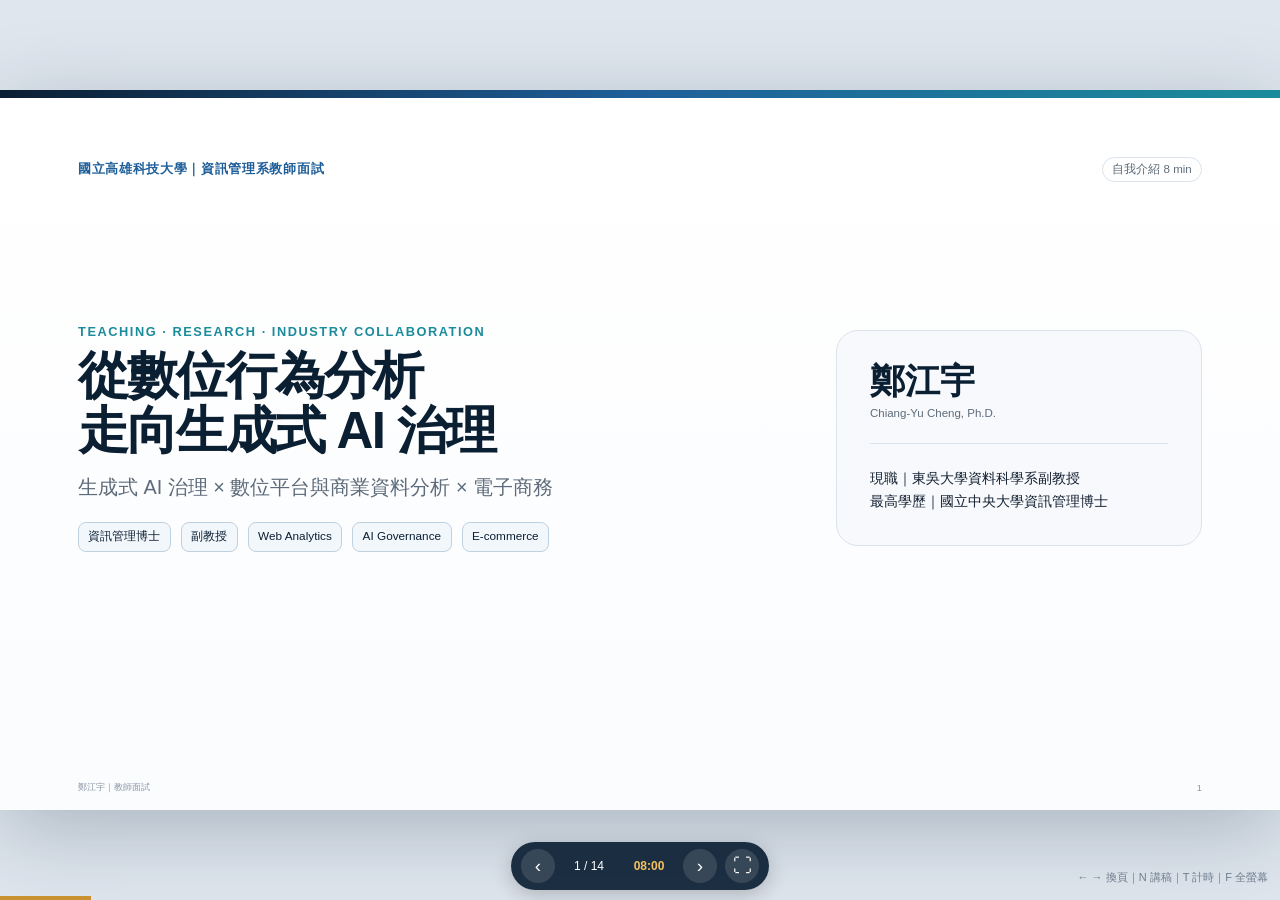
==== cv.html @ 9779cb87 "Add files via upload" ====
<!doctype html>
<html lang="zh-Hant">
<head>
<meta charset="utf-8" />
<meta name="viewport" content="width=device-width, initial-scale=1" />
<title>國立高雄科技大學資訊管理系教師面試｜鄭江宇</title>
<style>
:root{--navy:#0b1f33;--blue:#1f5f99;--cyan:#1b8c9b;--gold:#c9912f;--ink:#142132;--muted:#5e6b7a;--paper:#f7f9fc;--white:#fff;--line:#dbe3ec;--soft:#edf3f8;--green:#297a5b;}
*{box-sizing:border-box}
html,body{margin:0;width:100%;height:100%;overflow:hidden;background:#dfe6ee;font-family:"Segoe UI","Noto Sans TC","Microsoft JhengHei",Arial,sans-serif;color:var(--ink)}
body{display:grid;place-items:center}
#stage{position:relative;width:min(100vw,calc(100vh * 16 / 9));height:min(100vh,calc(100vw * 9 / 16));background:var(--white);box-shadow:0 20px 80px rgba(15,35,55,.25);overflow:hidden}
.slide{position:absolute;inset:0;display:none;background:linear-gradient(180deg,#fff 0%,#fbfcfe 100%);padding:5.2% 6.1% 4.8%;}
.slide.active{display:block}
.slide::before{content:"";position:absolute;left:0;top:0;width:100%;height:8px;background:linear-gradient(90deg,var(--navy),var(--blue),var(--cyan))}
.head{display:flex;align-items:center;justify-content:space-between;gap:20px;margin-bottom:2.0%}
.section{font-size:clamp(11px,1.05vw,18px);font-weight:700;color:var(--blue);letter-spacing:.05em}
.duration{font-size:clamp(10px,.9vw,16px);color:var(--muted);border:1px solid var(--line);border-radius:999px;padding:.35em .8em;white-space:nowrap}
h1{font-size:clamp(34px,4vw,66px);line-height:1.08;margin:0 0 2.1%;letter-spacing:-.035em;color:var(--navy)}
h2{font-size:clamp(26px,3vw,50px);line-height:1.12;margin:0 0 2.3%;letter-spacing:-.025em;color:var(--navy)}
h3{font-size:clamp(16px,1.6vw,28px);margin:0 0 .65em;color:var(--navy)}
p{font-size:clamp(13px,1.16vw,20px);line-height:1.55;margin:.4em 0}
.muted{color:var(--muted)}
.gold{color:var(--gold)}
.blue{color:var(--blue)}
.teal{color:var(--cyan)}
.hero{height:79%;display:grid;grid-template-columns:1.45fr .75fr;gap:4.5%;align-items:center}
.eyebrow{font-size:clamp(12px,1vw,18px);font-weight:800;letter-spacing:.12em;color:var(--cyan);margin-bottom:1.2%}
.subtitle{font-size:clamp(16px,1.55vw,27px);line-height:1.5;color:var(--muted);max-width:95%}
.tags{display:flex;flex-wrap:wrap;gap:10px;margin-top:2.7%}
.tags span{font-size:clamp(11px,.92vw,16px);border:1px solid #bfd0df;background:#f2f7fb;padding:.55em .8em;border-radius:8px;color:var(--navy)}
.profilebox{border:1px solid var(--line);border-radius:22px;background:var(--paper);padding:9%;}
.profilebox .name{font-size:clamp(24px,2.7vw,46px);font-weight:850;color:var(--navy);line-height:1.05}
.profilebox .en{font-size:clamp(11px,.9vw,16px);color:var(--muted);margin-top:7px}
.profilebox hr{border:0;border-top:1px solid var(--line);margin:8% 0}
.profilebox .role{font-size:clamp(13px,1.1vw,19px);line-height:1.6}
.footerline{position:absolute;left:6.1%;right:6.1%;bottom:2.2%;display:flex;justify-content:space-between;align-items:center;color:#8a96a4;font-size:clamp(9px,.72vw,13px)}
.timeline{height:64%;display:grid;grid-template-columns:repeat(5,1fr);gap:1.5%;align-items:stretch}
.tnode{position:relative;border:1px solid var(--line);border-radius:16px;padding:7% 7% 6%;background:#fff;display:flex;flex-direction:column;min-width:0}
.tnode::after{content:"→";position:absolute;right:-8.7%;top:48%;transform:translateY(-50%);font-size:clamp(20px,2vw,34px);color:#7ca5c8}
.tnode:last-child::after{display:none}
.tnode .num{font-size:clamp(20px,2.3vw,40px);font-weight:900;color:#d9e6f1;line-height:1}
.tnode strong{font-size:clamp(13px,1.1vw,20px);line-height:1.35;margin:.7em 0;color:var(--navy)}
.tnode span{font-size:clamp(10px,.88vw,15.5px);line-height:1.5;color:var(--muted)}
.highlightbar{margin-top:2.4%;padding:1.2% 1.7%;border-left:5px solid var(--gold);background:#fff8ea;font-size:clamp(12px,1.08vw,19px);line-height:1.45}
.metrics{display:grid;grid-template-columns:repeat(4,1fr);gap:1.5%;margin-bottom:2.2%}
.metric{border:1px solid var(--line);border-radius:16px;padding:5.5% 6.5%;background:#fff;min-height:104px}
.metric b{display:block;font-size:clamp(28px,3.2vw,55px);line-height:1;color:var(--gold)}
.metric span{display:block;margin-top:8px;font-size:clamp(10px,.88vw,15.5px);line-height:1.35;color:var(--muted)}
.journals{display:grid;grid-template-columns:repeat(5,1fr);gap:1.25%;height:37%}
.journal{border:1px solid var(--line);border-radius:14px;padding:7%;background:#f9fbfd;display:flex;flex-direction:column;justify-content:center;min-width:0}
.journal b{font-size:clamp(12px,1vw,18px);line-height:1.25;color:var(--navy)}
.journal small{margin-top:7px;font-size:clamp(9px,.72vw,13px);line-height:1.4;color:var(--muted)}

/* research results page */
.research-results h2{margin-bottom:1.5%}
.research-results .metrics{margin-bottom:1.25%;gap:1.25%}
.research-results .metric{min-height:88px;padding:4.2% 5.5%}
.research-results .metric b{font-size:clamp(25px,2.85vw,48px)}
.research-results .journals{height:auto;grid-template-columns:repeat(5,1fr);gap:1%;align-items:stretch}
.research-results .journal{position:relative;padding:5.5%;min-height:154px;justify-content:flex-start;background:#f9fbfd}
.research-results .journal .badgeline{display:flex;gap:5px;flex-wrap:wrap;margin-bottom:8px}
.research-results .journal .jbadge{display:inline-flex;align-items:center;width:max-content;max-width:100%;padding:.28em .55em;border-radius:999px;font-size:clamp(8px,.58vw,10.5px);font-weight:800;line-height:1.2;background:#eaf2f9;color:#1f5f99;border:1px solid #c9d9e7}
.research-results .journal .jbadge.rec{background:#fff4d8;color:#8a5a17;border-color:#eed49b}
.research-results .journal .jbadge.q1{background:#e9f6ef;color:#297a5b;border-color:#bfe2cf}
.research-results .journal b{font-size:clamp(11px,.91vw,16px)}
.research-results .journal small{font-size:clamp(8.5px,.67vw,12px);line-height:1.32}
.research-results .doi{display:inline-block;margin-top:auto;padding-top:8px;color:#1f5f99;text-decoration:none;font-size:clamp(8px,.61vw,11px);font-weight:750;overflow-wrap:anywhere}
.research-results .doi:hover{text-decoration:underline}
.submissions{display:grid;grid-template-columns:1fr 1fr;gap:1.1%;margin-top:1.15%}
.submission-card{border-radius:12px;padding:1.0% 1.35%;display:grid;grid-template-columns:1.1fr 1.9fr auto;gap:1.4%;align-items:center;border:1px solid transparent;min-height:64px}
.submission-card b{font-size:clamp(10.5px,.86vw,15px);line-height:1.22}
.submission-card span{font-size:clamp(8.5px,.68vw,12px);line-height:1.32;color:#4f5f70}
.submission-card em{font-style:normal;font-size:clamp(8.5px,.67vw,11.5px);font-weight:850;border-radius:999px;padding:.42em .7em;white-space:nowrap}
.submission-card.ecr{background:#f2effb;border-color:#d6ccef}
.submission-card.ecr b{color:#5b4391}
.submission-card.ecr em{background:#6750a4;color:#fff}
.submission-card.ics{background:#fff0f2;border-color:#efcbd1}
.submission-card.ics b{color:#9a4655}
.submission-card.ics em{background:#a84f5f;color:#fff}
.two{display:grid;grid-template-columns:1fr 1fr;gap:2%;height:67%}
.card{border:1px solid var(--line);border-radius:18px;padding:4.6%;background:#fff;overflow:hidden}
.card .kicker{font-size:clamp(10px,.8vw,14px);font-weight:800;color:var(--cyan);letter-spacing:.08em;margin-bottom:1.8%}
.card .big{font-size:clamp(35px,4vw,68px);font-weight:900;color:var(--gold);line-height:1}
.card ul{padding-left:1.2em;margin:.8em 0 0}
.card li{font-size:clamp(11px,.92vw,16px);line-height:1.55;margin:.3em 0;color:var(--muted)}
.flow{margin-top:2%;display:flex;align-items:center;justify-content:center;gap:.65%;flex-wrap:wrap}
.flow span{font-size:clamp(10px,.83vw,14.5px);padding:.52em .72em;border:1px solid var(--line);background:#f8fafc;border-radius:8px}
.flow i{font-style:normal;color:var(--blue);font-weight:800}
.student-grid{display:grid;grid-template-columns:1fr 1.2fr;gap:2%;height:66%}
.student-big{display:grid;grid-template-columns:1fr 1fr;gap:4%;align-content:start}
.stn{border:1px solid var(--line);border-radius:18px;padding:10%;background:#fff}
.stn b{font-size:clamp(38px,4.2vw,72px);line-height:1;color:var(--gold)}
.stn span{display:block;margin-top:9px;font-size:clamp(11px,.9vw,16px);line-height:1.45;color:var(--muted)}
.path{border:1px solid var(--line);border-radius:18px;padding:5%;background:#fff;display:flex;flex-direction:column;justify-content:center}
.pathrow{display:grid;grid-template-columns:1fr auto 1fr auto 1fr;gap:2%;align-items:center;margin:1.3% 0}
.pathbox{padding:7% 5%;text-align:center;border-radius:12px;background:var(--soft);font-size:clamp(10px,.86vw,15px);font-weight:700;color:var(--navy)}
.pathrow .arr{color:var(--blue);font-size:clamp(18px,1.6vw,28px)}
.industry{display:grid;grid-template-columns:.9fr 1.25fr;gap:2.2%;height:67%}
.industry .total{border-radius:18px;background:var(--navy);color:#fff;padding:7%;display:flex;flex-direction:column;justify-content:center}
.total b{font-size:clamp(40px,4.6vw,78px);color:#f4c15e;line-height:1}
.total span{font-size:clamp(12px,1vw,18px);line-height:1.5;margin-top:10px;color:#d9e3ec}
.company{border:1px solid var(--line);border-radius:18px;background:#fff;padding:3% 4%;display:grid;grid-template-rows:repeat(4,1fr)}
.companyrow{display:grid;grid-template-columns:1fr 1.7fr auto;gap:2%;align-items:center;border-bottom:1px solid var(--line)}
.companyrow:last-child{border-bottom:0}
.companyrow b{font-size:clamp(12px,1vw,18px);color:var(--navy)}
.companyrow span{font-size:clamp(10px,.84vw,14.5px);color:var(--muted);line-height:1.35}
.companyrow em{font-style:normal;font-weight:800;color:var(--blue);font-size:clamp(10px,.82vw,14px)}
.contrib{display:grid;grid-template-columns:repeat(2,1fr);gap:2%;height:62%}
.cbox{border:1px solid var(--line);border-radius:17px;padding:4.8%;background:#fff;display:grid;grid-template-columns:auto 1fr;gap:4%;align-content:start}
.cnum{width:42px;height:42px;border-radius:50%;display:grid;place-items:center;background:var(--navy);color:#fff;font-weight:900;font-size:clamp(12px,1vw,18px)}
.cbox b{font-size:clamp(14px,1.15vw,20px);color:var(--navy)}
.cbox p{font-size:clamp(10.5px,.86vw,15px);line-height:1.48;color:var(--muted)}
.promise{margin-top:2.1%;text-align:center;font-size:clamp(15px,1.35vw,23px);font-weight:800;color:var(--blue)}
.closecenter{height:74%;display:flex;flex-direction:column;justify-content:center;align-items:center;text-align:center}
.closecenter .main{font-size:clamp(26px,3vw,52px);line-height:1.38;font-weight:900;color:var(--navy);max-width:83%}
.closecenter .main span{color:var(--gold)}
.closecenter .sub{margin-top:2.8%;font-size:clamp(14px,1.25vw,22px);line-height:1.7;color:var(--muted);max-width:75%}
.closecenter .thanks{margin-top:3%;font-size:clamp(20px,1.8vw,31px);font-weight:800;color:var(--blue)}
/* English teaching */
.en .section{color:#8d5c14}
.en::before{background:linear-gradient(90deg,#8a5a17,#c9912f,#d9a746)}
.en h2{color:#2c2419}
.video-grid{display:grid;grid-template-columns:1.55fr .7fr;gap:2%;height:66%;align-items:center}
.video{position:relative;width:100%;aspect-ratio:16/9;max-height:100%;border-radius:18px;overflow:hidden;background:#000;border:1px solid #d8d1c3;box-shadow:0 10px 28px rgba(45,36,25,.12)}
.video img{width:100%;height:100%;object-fit:cover}
.video iframe{position:absolute;inset:0;width:100%;height:100%;border:0;background:#000}
.prompt{border-left:5px solid var(--gold);padding-left:7%;}
.prompt .q{font-size:clamp(18px,1.8vw,31px);line-height:1.35;font-weight:850;color:#2c2419}
.prompt .s{margin-top:8%;font-size:clamp(12px,1vw,18px);line-height:1.55;color:#665d53}
.en-center{height:67%;display:flex;flex-direction:column;justify-content:center;align-items:center;text-align:center}
.en-center .bigq{font-size:clamp(30px,3.5vw,60px);font-weight:900;line-height:1.2;color:#2c2419;max-width:82%}
.en-center .small{margin-top:3%;font-size:clamp(14px,1.28vw,22px);color:#6c635a;line-height:1.55;max-width:75%}
.en-center .bridge{margin-top:4%;padding:.7em 1.1em;border-radius:10px;background:#fff6e5;color:#8a5a17;font-size:clamp(15px,1.35vw,24px);font-weight:800}
.heat{height:68%;border:1px solid #d8d1c3;border-radius:18px;overflow:hidden;background:#fff;position:relative}
.heat img{width:100%;height:100%;object-fit:contain;background:#fff}
.badges{position:absolute;left:1.6%;bottom:2.2%;display:flex;gap:8px;flex-wrap:wrap}
.badges span{background:rgba(11,31,51,.9);color:#fff;border-radius:8px;padding:.45em .7em;font-size:clamp(9px,.75vw,13px)}
.badges b{color:#f4c15e}
.method{position:absolute;right:1.6%;top:2.2%;background:rgba(255,255,255,.94);border:1px solid #ddd0bb;border-radius:10px;padding:.5em .75em;font-size:clamp(9px,.76vw,13px);color:#645b50}
.decision{display:grid;grid-template-columns:.9fr 1.1fr;gap:3%;height:55%;align-items:center}
.ask{font-size:clamp(25px,2.7vw,46px);font-weight:900;line-height:1.28;color:#2c2419}
.maybes{display:grid;gap:8px}
.maybes span{padding:.75em 1em;border-radius:10px;background:#fff7e8;border:1px solid #ead5b2;font-size:clamp(12px,1vw,18px);color:#574f46}
.takeaway{margin-top:2.6%;padding:1.2% 1.5%;border-radius:12px;background:#2c2419;color:#fff;display:flex;justify-content:space-between;gap:4%;align-items:center}
.takeaway b{font-size:clamp(13px,1.1vw,20px);color:#f4c15e}
.takeaway span{font-size:clamp(11px,.92vw,16px);line-height:1.4}

/* GEO industry collaboration evidence — added after slide 6 only */
.geo-proof{display:grid;grid-template-rows:auto 1fr;gap:2.1%;height:68%}
.geo-proof-top{display:grid;grid-template-columns:1.15fr .85fr;gap:2%;align-items:stretch}
.geo-proof-message{border-radius:18px;background:linear-gradient(135deg,#0b1f33 0%,#163b5d 100%);color:#fff;padding:4.2% 4.8%;display:flex;flex-direction:column;justify-content:center}
.geo-proof-message .eyebrow{font-size:clamp(9px,.72vw,12.5px);font-weight:850;letter-spacing:.08em;color:#9ddce3;margin-bottom:1.4%}
.geo-proof-message b{font-size:clamp(17px,1.55vw,27px);line-height:1.38;color:#fff}
.geo-proof-message p{font-size:clamp(10px,.82vw,14px);line-height:1.5;color:#d8e6f0;margin:.7em 0 0}
.geo-clients{display:grid;grid-template-columns:1fr;gap:8px;align-content:center}
.geo-client{border:1px solid var(--line);border-left:5px solid var(--gold);border-radius:12px;background:#fff;padding:.72em .9em;display:flex;align-items:center;justify-content:space-between;gap:12px}
.geo-client b{font-size:clamp(11px,.91vw,16px);color:var(--navy)}
.geo-client span{font-size:clamp(8.5px,.7vw,12px);font-weight:800;color:var(--blue);white-space:nowrap}
.geo-evidence{display:grid;grid-template-columns:repeat(3,1fr);gap:1.25%;min-height:0}
.geo-shot{border:1px solid var(--line);border-radius:14px;background:#eef3f8;padding:5px;overflow:hidden;min-height:0;position:relative}
.geo-shot img{width:100%;height:100%;display:block;object-fit:contain;border-radius:10px;background:#dce8f3}
.geo-caption{position:absolute;left:11px;bottom:10px;background:rgba(11,31,51,.86);color:#fff;border-radius:7px;padding:.35em .58em;font-size:clamp(8px,.62vw,11px);font-weight:750}
.geo-disclaimer{position:absolute;right:6.1%;bottom:5.2%;font-size:clamp(7.5px,.56vw,10px);color:#7a8794}


/* 6A opening evidence + hover enlargement */
.geo-proof.geo-proof-opening{grid-template-rows:1.50fr .50fr;gap:1.35%;height:71%}
.geo-opening{display:grid;grid-template-columns:1.12fr .88fr;gap:1.55%;min-height:0}
.geo-search-proof{position:relative;border:1px solid var(--line);border-radius:15px;background:#eef3f8;padding:5px;overflow:visible;min-height:0;transition:transform .18s ease,box-shadow .18s ease,border-color .18s ease;transform-origin:left top;cursor:zoom-in;z-index:1}
.geo-search-proof img{width:100%;height:100%;display:block;object-fit:contain;border-radius:10px;background:#fff}
.geo-search-proof:hover{transform:scale(2);z-index:80;box-shadow:0 28px 70px rgba(11,31,51,.38);border-color:#9fb7ca;background:#fff}
.geo-search-badge{position:absolute;left:12px;bottom:10px;background:rgba(11,31,51,.9);color:#fff;border-radius:8px;padding:.42em .68em;font-size:clamp(8px,.64vw,11.5px);font-weight:800;box-shadow:0 3px 12px rgba(0,0,0,.18)}
.geo-opening-copy{display:grid;grid-template-rows:auto 1fr;gap:8px;min-height:0}
.geo-opening-copy .geo-proof-message{padding:2.35% 3.5%;border-radius:15px}
.geo-opening-copy .geo-proof-message b{font-size:clamp(13px,1.08vw,19px);line-height:1.3}
.geo-opening-copy .geo-proof-message p{font-size:clamp(8px,.61vw,10.8px);line-height:1.34;margin:.32em 0 0}
.geo-opening-copy .geo-proof-message .eyebrow{font-size:clamp(8px,.58vw,10.5px);margin-bottom:.8%}
.geo-opening-copy .geo-clients{gap:4px}
.geo-opening-copy .geo-client{padding:.38em .66em;border-radius:10px;border-left-width:4px}
.geo-opening-copy .geo-client b{font-size:clamp(9.5px,.76vw,13.5px)}
.geo-opening-copy .geo-client span{font-size:clamp(7.5px,.58vw,10.5px)}
.geo-evidence.geo-line-evidence{overflow:visible;gap:1.2%}
.geo-shot.line-proof{overflow:visible;transition:transform .18s ease,box-shadow .18s ease,border-color .18s ease;transform-origin:center center;cursor:zoom-in;z-index:1;background:#eef3f8}
.geo-shot.line-proof:hover{transform:translateY(-10%) scale(3);z-index:80;box-shadow:0 28px 70px rgba(11,31,51,.38);border-color:#9fb7ca;background:#fff}
.geo-shot.line-proof:nth-child(1){transform-origin:left bottom}
.geo-shot.line-proof:nth-child(2){transform-origin:center bottom}
.geo-shot.line-proof:nth-child(3){transform-origin:right bottom}
.geo-shot.line-proof img{background:#dce8f3}

/* speaker notes + controls */
.notes{display:none;position:absolute;left:7%;right:7%;bottom:6.3%;z-index:20;background:rgba(11,31,51,.97);color:#fff;border-radius:14px;padding:1.2% 1.5%;max-height:22%;overflow:auto;box-shadow:0 8px 30px rgba(0,0,0,.25);font-size:clamp(10px,.78vw,14px);line-height:1.5}
body.notes-on .slide.active .notes{display:block}
#controls{position:fixed;left:50%;bottom:10px;transform:translateX(-50%);z-index:99;display:flex;align-items:center;gap:8px;background:rgba(11,31,51,.92);padding:7px 10px;border-radius:999px;color:#fff;box-shadow:0 5px 20px rgba(0,0,0,.2)}
#controls button{width:34px;height:34px;border:0;border-radius:50%;background:rgba(255,255,255,.12);color:#fff;font-size:19px;cursor:pointer}
#counter,#timer{font-size:12px;min-width:52px;text-align:center}
#timer{color:#f4c15e;font-weight:800}
#progress{position:fixed;left:0;bottom:0;height:4px;background:var(--gold);z-index:100;transition:width .2s}
#help{position:fixed;right:12px;bottom:15px;color:#6f7d8d;font-size:11px;z-index:90}
@media(max-aspect-ratio:4/3){#stage{width:100vw;height:56.25vw;max-height:100vh}}

.geo-collab-note{margin-top:.35em;padding-top:.32em;border-top:1px solid rgba(255,255,255,.22);display:grid;gap:.10em}
.geo-collab-note strong{font-size:clamp(8px,.62vw,11px);line-height:1.2;color:#f6d98d;letter-spacing:.02em}
.geo-collab-note span{font-size:clamp(7.5px,.57vw,10px);line-height:1.22;color:#f5f8fb;font-weight:650}

</style>
</head>
<body>
<div id="stage">
<!-- 1 -->
<section class="slide active" data-section="自我介紹｜8 min" data-seconds="480">
  <div class="head"><span class="section">國立高雄科技大學｜資訊管理系教師面試</span><span class="duration">自我介紹 8 min</span></div>
  <div class="hero">
    <div>
      <div class="eyebrow">TEACHING · RESEARCH · INDUSTRY COLLABORATION</div>
      <h1>從數位行為分析<br>走向生成式 AI 治理</h1>
      <div class="subtitle">生成式 AI 治理 × 數位平台與商業資料分析 × 電子商務</div>
      <div class="tags"><span>資訊管理博士</span><span>副教授</span><span>Web Analytics</span><span>AI Governance</span><span>E-commerce</span></div>
    </div>
    <div class="profilebox"><div class="name">鄭江宇</div><div class="en">Chiang-Yu Cheng, Ph.D.</div><hr><div class="role">現職｜東吳大學資料科學系副教授<br>最高學歷｜國立中央大學資訊管理博士</div></div>
  </div>
  <div class="notes">各位老師好，我是鄭江宇。目前任職於東吳大學資料科學系，最高學歷是中央大學資訊管理博士。我的研究與教學一路都圍繞資訊管理核心問題發展：科技如何改變企業、平台與使用者之間的資訊互動。近年則聚焦在生成式 AI 治理、數位平台資料分析與電子商務。</div>
  <div class="footerline"><span>鄭江宇｜教師面試</span><span>1</span></div>
</section>
<!-- 2 -->
<section class="slide" data-section="自我介紹｜8 min" data-seconds="480">
  <div class="head"><span class="section">研究發展脈絡</span><span class="duration">約 1:05</span></div>
  <h2>一條持續延伸的研究軸線</h2>
  <div class="timeline">
    <div class="tnode"><div class="num">01</div><strong>電子商務與<br>消費者行為</strong><span>線上購物、信任、資訊系統成功</span></div>
    <div class="tnode"><div class="num">02</div><strong>Web Analytics<br>與網站流量</strong><span>非干擾式行為資料、長期觀測</span></div>
    <div class="tnode"><div class="num">03</div><strong>大數據與<br>數位平台</strong><span>平台資料、商業分析、數據戰情</span></div>
    <div class="tnode"><div class="num">04</div><strong>網路資料取得<br>與治理</strong><span>爬蟲、robots.txt、API、資料治理</span></div>
    <div class="tnode"><div class="num">05</div><strong>生成式 AI 搜尋<br>與電子商務</strong><span>AI crawler、生成式搜尋、來源治理</span></div>
  </div>
  <div class="highlightbar">核心問題始終一致：<b>資訊科技如何改變企業、平台與使用者之間的資訊互動？</b></div>
  <div class="notes">我的研究不是因為生成式 AI 出現才突然轉向。早期從電子商務與消費者行為開始，之後進入網站流量與 Web Analytics，再延伸到數位平台、網路資料取得與治理。生成式 AI 出現後，剛好把這些既有基礎串在一起，所以現在自然延伸到 AI crawler、生成式搜尋與電子商務資訊治理。</div>
  <div class="footerline"><span>研究發展脈絡</span><span>2</span></div>
</section>
<!-- 3 -->
<section class="slide research-results" data-section="自我介紹｜8 min" data-seconds="480">
  <div class="head"><span class="section">代表性研究成果</span><span class="duration">約 1:15</span></div>
  <h2>代表性研究成果｜Q1、管二推薦期刊與持續投稿</h2>
  <div class="metrics">
    <div class="metric"><b>5</b><span>2025–2026<br>SSCI / SCIE 論文</span></div>
    <div class="metric"><b>3</b><span>單一作者<br>研究成果</span></div>
    <div class="metric"><b>Q1</b><span>ISF、TFSC、Electronic Markets<br>代表性成果</span></div>
    <div class="metric"><b>≈500</b><span>Google Scholar<br>累計引用</span></div>
  </div>
  <div class="journals">
    <div class="journal">
      <div class="badgeline"><span class="jbadge q1">Q1</span><span class="jbadge">SCIE</span><span class="jbadge rec">管二學門推薦期刊</span></div>
      <b>Information Systems Frontiers</b>
      <small>Generative search auditing<br><strong>Accepted, 2026</strong></small>
    </div>
    <div class="journal">
      <div class="badgeline"><span class="jbadge q1">Q1</span><span class="jbadge">SSCI</span><span class="jbadge rec">管二學門推薦期刊</span></div>
      <b>Electronic Markets</b>
      <small>Citation governance in generative e-commerce discovery</small>
      <a class="doi" href="https://doi.org/10.1007/s12525-026-00920-0" target="_blank" rel="noopener">DOI 10.1007/s12525-026-00920-0 ↗</a>
    </div>
    <div class="journal">
      <div class="badgeline"><span class="jbadge q1">Q1</span><span class="jbadge">SSCI</span></div>
      <b>Technological Forecasting &amp; Social Change</b>
      <small>AI crawler blocking governance</small>
      <a class="doi" href="https://doi.org/10.1016/j.techfore.2025.124275" target="_blank" rel="noopener">DOI 10.1016/j.techfore.2025.124275 ↗</a>
    </div>
    <div class="journal">
      <div class="badgeline"><span class="jbadge">SSCI</span></div>
      <b>Data Technologies &amp; Applications</b>
      <small>ChatGPT and news-media traffic</small>
      <a class="doi" href="https://doi.org/10.1108/DTA-02-2025-0151" target="_blank" rel="noopener">DOI 10.1108/DTA-02-2025-0151 ↗</a>
    </div>
    <div class="journal">
      <div class="badgeline"><span class="jbadge">SSCI</span></div>
      <b>Management Decision</b>
      <small>Online review trustworthiness</small>
      <a class="doi" href="https://doi.org/10.1108/MD-03-2025-0594" target="_blank" rel="noopener">DOI 10.1108/MD-03-2025-0594 ↗</a>
    </div>
  </div>
  <div class="submissions">
    <div class="submission-card ecr">
      <b>Electronic Commerce Research</b>
      <span>Authority Locking vs. Pluralistic Sourcing in Generative Search</span>
      <em>投稿中 · Major Revision 後 R2 Review</em>
    </div>
    <div class="submission-card ics">
      <b>Information, Communication &amp; Society</b>
      <span>Visibility as Fairness: Diagnosing Authority…</span>
      <em>投稿中 · Decision Pending</em>
    </div>
  </div>
  <div class="notes">近兩年的研究成果已逐漸集中在生成式 AI、數位治理與電子商務。2025 到 2026 年共有五篇 SSCI 或 SCIE 論文，其中三篇是單一作者。Information Systems Frontiers、Technological Forecasting and Social Change 與 Electronic Markets 都屬於 Q1，其中 Information Systems Frontiers 與 Electronic Markets 也是管二學門推薦期刊。目前另外有兩篇研究持續投稿中，Electronic Commerce Research 為 Major Revision 後 R2 Review，Information, Communication &amp; Society 目前為 Decision Pending。</div>
  <div class="footerline"><span>代表性研究成果</span><span>3</span></div>
</section>
<!-- 4 -->
<section class="slide" data-section="自我介紹｜8 min" data-seconds="480">
  <div class="head"><span class="section">教學與教材</span><span class="duration">約 1:05</span></div>
  <h2>把研究與產業經驗轉成學生真正能用的課程</h2>
  <div class="two">
    <div class="card"><div class="kicker">TEACHING PRACTICE RESEARCH</div><h3>兩度獲教育部教學實踐研究計畫支持</h3><div class="big">2</div><ul><li>111 年：MBTI × 程式設計團隊合作｜25 萬元</li><li>115 年：Toulmin × 生成式 AI 識辯素養｜28.7 萬元＋博士生人事費 12 萬元</li></ul></div>
    <div class="card"><div class="kicker">KNOWLEDGE TRANSLATION</div><h3>長期投入專業教材與圖書出版</h3><div class="big">9</div><ul><li>網站流量分析與 Google Analytics</li><li>大數據電子商務、MarTech</li><li>人工智慧與新世代人才培育</li></ul></div>
  </div>
  <div class="flow"><span>研究探索</span><i>→</i><span>產業應用</span><i>→</i><span>教材轉譯</span><i>→</i><span>課程教學</span><i>→</i><span>人才培育</span></div>
  <div class="notes">教學上，我比較重視學生能不能真的理解、應用，而不是只完成考試。過去兩度獲教育部教學實踐研究計畫支持，一次是程式設計團隊合作，這一次則是生成式 AI 識辯素養。另外我長期寫教材與專業書，國家圖書館可查到九筆出版紀錄。我的習慣是把研究和產業經驗再轉回教材與課程。</div>
  <div class="footerline"><span>教學與教材</span><span>4</span></div>
</section>
<!-- 5 -->
<section class="slide" data-section="自我介紹｜8 min" data-seconds="480">
  <div class="head"><span class="section">學生培育</span><span class="duration">約 0:55</span></div>
  <h2>讓學生從課堂，走到研究、競賽與國際發表</h2>
  <div style="display:grid;grid-template-columns:1fr 1fr;gap:1.4%;margin:-.4% 0 1.4%;">
    <div style="border:1px solid #dbe3ec;border-radius:12px;background:#f2f7fb;padding:.65% 1.25%;display:flex;align-items:center;gap:1.1%;min-height:48px;">
      <b style="font-size:clamp(15px,1.35vw,23px);color:#1f5f99;white-space:nowrap;">校級教學優良</b>
      <span style="font-size:clamp(10px,.82vw,14px);color:#5e6b7a;">教學品質獲校級肯定</span>
    </div>
    <div style="border:1px solid #dbe3ec;border-radius:12px;background:#f7f9fc;padding:.65% 1.25%;display:flex;align-items:center;gap:1.1%;min-height:48px;">
      <b style="font-size:clamp(15px,1.35vw,23px);color:#c9912f;white-space:nowrap;">4.5 分以上</b>
      <span style="font-size:clamp(10px,.82vw,14px);color:#5e6b7a;">歷年教學評鑑平均</span>
    </div>
  </div>
  <div class="student-grid" style="height:58%;">
    <div class="student-big"><div class="stn"><b>24</b><span>已指導完成學位之碩士生<br>其中 8 位共同指導</span></div><div class="stn"><b>5</b><span>國科會大專學生研究計畫<br>4 件完成、1 件核定執行</span></div><div class="stn"><b>6</b><span>近年推薦函協助<br>升學與生涯發展</span></div><div class="stn"><b>1</b><span>熱心導師獎<br>持續擔任導師</span></div></div>
    <div class="path"><h3>我的學生培育路徑</h3><div class="pathrow"><div class="pathbox">課堂學習</div><div class="arr">→</div><div class="pathbox">大專生研究</div><div class="arr">→</div><div class="pathbox">競賽／專題</div></div><div class="pathrow"><div class="pathbox">國際發表</div><div class="arr">→</div><div class="pathbox">研究所論文</div><div class="arr">→</div><div class="pathbox">升學／就業</div></div><p class="muted">黑客松、Open Data、國際研討會，讓學生在畢業前累積可被看見的成果。</p></div>
  </div>
  <div class="notes">在教學品質上，曾獲校級教學優良，歷年教學評鑑平均也維持在 4.5 分以上。學生培育方面，我目前已指導 24 位碩士生完成學位，也指導 5 件國科會大專生研究計畫。我會鼓勵學生不要只停在課堂作業，而是把成果往研究、競賽、國際研討會，甚至後續升學與就業延伸。</div>
  <div class="footerline"><span>學生培育</span><span>5</span></div>
</section>
<!-- 6 -->
<section class="slide" data-section="自我介紹｜8 min" data-seconds="480">
  <div class="head"><span class="section">產學與服務</span><span class="duration">約 0:55</span></div>
  <h2>把研究能力轉成企業可落地的資料與治理方案</h2>
  <div class="industry">
    <div class="total"><b>311.949 萬</b><span>東吳系統所列產學合作經費合計<br><br>另主持科技部多年期網站流量研究、教育部教師社會責任與教學實踐研究計畫。</span></div>
    <div class="company"><div class="companyrow"><b>大聯大投控</b><span>大大通數據戰情平台研究發展</span><em>數據平台</em></div><div class="companyrow"><b>今周行銷</b><span>GA 流量數據保存、版本升級與佈署</span><em>Web Analytics</em></div><div class="companyrow"><b>永豐金控</b><span>網路爬蟲製作、維護與開發準則研究</span><em>Data Governance</em></div><div class="companyrow"><b>永豐金控</b><span>網路爬蟲開發指引修訂</span><em>Governance</em></div></div>
  </div>
  <div class="notes">我也很重視產學合作。過去合作對象包含大聯大、今周行銷與永豐金控，題目從數據戰情平台、網站流量，到網路爬蟲與資料治理。這些經驗讓我比較能把學術問題和企業真正的資料取得、治理與決策需求接在一起。</div>
  <div class="footerline"><span>產學與服務</span><span>6</span></div>
</section>

<!-- 6A — GEO collaboration evidence with Google AI Overview opening -->
<section class="slide" data-section="自我介紹｜8 min" data-seconds="480">
  <div class="head"><span class="section">近期 GEO 產學合作</span><span class="duration">約 0:40</span></div>
  <h2>學術發表成果，正在轉化為新一輪產學合作</h2>
  <div class="geo-proof geo-proof-opening">
    <div class="geo-opening">
      <div class="geo-search-proof">
        <img src="[data-uri]" alt="Google AI Overview GEO 實際收錄成果">
        <div class="geo-search-badge">Google AI Overview｜GEO 實際收錄成果</div>
      </div>
      <div class="geo-opening-copy">
        <div class="geo-proof-message">
          <div class="eyebrow">RESEARCH → INDUSTRY IMPACT</div>
          <b>受惠於學術發表成果，近期正在洽談多項接近成案的 GEO 專案</b>
          <p>研究從生成式搜尋、AI 資料治理與電子商務議題，進一步延伸至企業的 AI 搜尋能見度與數位內容治理需求。</p>
          <div class="geo-collab-note">
            <strong>可延伸為系上共同合作場域</strong>
            <span>企業需求 → 跨域教師合作 → 共同產學／研究 → 學生培育</span>
          </div>
        </div>
        <div class="geo-clients">
          <div class="geo-client"><b>天成飯店集團</b><span>GEO 專案洽談中</span></div>
          <div class="geo-client"><b>洛碁飯店集團</b><span>GEO 專案洽談中</span></div>
          <div class="geo-client"><b>PChome 易安網保險</b><span>GEO 專案洽談中</span></div>
        </div>
      </div>
    </div>
    <div class="geo-evidence geo-line-evidence">
      <div class="geo-shot line-proof"><img src="[data-uri]" alt="LINE 洽談紀錄 1"><div class="geo-caption">LINE 洽談紀錄｜節錄</div></div>
      <div class="geo-shot line-proof"><img src="[data-uri]" alt="LINE 洽談紀錄 2"><div class="geo-caption">LINE 洽談紀錄｜節錄</div></div>
      <div class="geo-shot line-proof"><img src="[data-uri]" alt="LINE 洽談紀錄 3"><div class="geo-caption">LINE 洽談紀錄｜節錄</div></div>
    </div>
  </div>
  <div class="notes">這一頁我會先從上方這個實際成果開始。這是近期 GEO 專案中，洛碁飯店在 Google AI Overview 的實際收錄畫面；對我來說，它說明研究成果不只停在論文，而是可以進一步轉化成企業看得到的成果。受惠於近年在生成式搜尋、AI 資料治理與電子商務上的學術發表，最近也陸續有企業和我洽談 GEO 產學合作，目前包括天成飯店集團、洛碁飯店集團，以及 PChome 易安網保險等案子，都已進入相當具體、接近成案的討論階段。下方 LINE 對話是部分洽談紀錄，滑鼠移到截圖上可以放大查看。如果有機會加入高科大，我更希望把這些企業需求帶進系上，依照不同老師的專長共同發展，讓外部需求不只是個人案源，而是可以轉成共同產學、研究與學生培育的合作入口。</div>
  <div class="geo-disclaimer">洽談紀錄僅作進度佐證；實際合作內容以正式合約為準。</div>
  <div class="footerline"><span>近期 GEO 產學合作</span><span>6A</span></div>
</section>

<!-- 7 -->
<section class="slide" data-section="自我介紹｜8 min" data-seconds="480">
  <div class="head"><span class="section">加入高科大資管系後</span><span class="duration">約 1:10</span></div>
  <h2>希望帶來的是「互補」，不是重複</h2>
  <div class="contrib"><div class="cbox"><div class="cnum">1</div><div><b>課程與教材</b><p>網站流量分析與數位決策、Python 網路資料擷取與分析、生成式 AI 搜尋與電子商務、數位平台資料分析。</p></div></div><div class="cbox"><div class="cnum">2</div><div><b>共同研究</b><p>把生成式 AI 治理與資安、資料科學、商業智慧、電子商務與組織管理等專長連結。</p></div></div><div class="cbox"><div class="cnum">3</div><div><b>產學合作</b><p>企業導入生成式 AI 同時涉及資料、資安、系統、商業模式與使用者行為，可形成跨教師合作團隊。</p></div></div><div class="cbox"><div class="cnum">4</div><div><b>學生培育</b><p>串聯不同實驗室與教師專長，讓學生從課程延伸到專題、研究計畫、競賽、國際發表與產學應用。</p></div></div></div>
  <div class="promise">把個人經驗轉化為系上可以共同累積、長期延續的教研能量。</div>
  <div class="notes">如果有機會加入高科大，我最希望強調的是互補，而不是重複。我可以把自己在生成式 AI 治理、平台資料分析與電子商務的經驗接到系上既有的 AI、資安、資料分析、系統開發與管理專長。無論研究、課程、產學或學生培育，我都希望以共同合作為主。</div>
  <div class="footerline"><span>未來貢獻</span><span>7</span></div>
</section>
<!-- 8 -->
<section class="slide" data-section="自我介紹｜8 min" data-seconds="480">
  <div class="head"><span class="section">自我介紹｜結尾</span><span class="duration">約 0:35</span></div>
  <div class="closecenter"><div class="main">生成式 AI 治理 <span>×</span> 數位平台資料分析 <span>×</span> 電子商務</div><div class="sub">研究創造知識、產學驗證知識、教材轉譯知識、教學傳遞知識，最後回到學生培育。</div><div class="thanks">謝謝各位老師。</div></div>
  <div class="notes">我的整體發展可以用一句話概括：生成式 AI 治理、數位平台資料分析與電子商務。未來如果有機會加入，我希望把研究、產學、教材與學生培育串成一個可以和系上共同累積的循環。謝謝各位老師。</div>
  <div class="footerline"><span>自我介紹結束</span><span>8</span></div>
</section>
<!-- 9 English -->
<section class="slide en" data-section="英文試教｜5 min" data-seconds="300">
  <div class="head"><span class="section">English Micro-Teaching</span><span class="duration">0:00–0:55</span></div>
  <h2>Selective Attention in Digital Behavior</h2>
  <div class="video-grid"><div class="video" id="videoBox"><iframe width="560" height="315" src="https://www.youtube.com/embed/vJG698U2Mvo?si=Ep0OOs1MGD-ZgXAO" title="YouTube video player" frameborder="0" allow="accelerometer; autoplay; clipboard-write; encrypted-media; gyroscope; picture-in-picture; web-share" referrerpolicy="strict-origin-when-cross-origin" allowfullscreen></iframe></div><div class="prompt"><div class="q">Do we really notice<br><b>everything we see?</b></div><div class="s">Your job is simple:<br><b>count how many times the players in white pass the ball.</b></div></div></div>
  <div class="notes">Good morning, everyone. I want to start with a quick test. Just watch the video and count how many times the players in white pass the ball. That’s it. Just count the passes. Ready? Let’s go. [Play video] Okay, how many did you get? Anyone? Great. Now, did you notice anything strange? Did you see the gorilla?</div>
  <div class="footerline"><span>English Micro-Teaching</span><span>9</span></div>
</section>
<!-- 10 -->
<section class="slide en" data-section="英文試教｜5 min" data-seconds="300">
  <div class="head"><span class="section">English Micro-Teaching</span><span class="duration">0:55–1:40</span></div>
  <div class="en-center"><div class="bigq">When we focus on one thing,<br>we may <span class="gold">miss something else.</span></div><div class="small">Even when it is right in front of us.<br>This is called <b>selective attention</b>.</div><div class="bridge">And the same thing can happen when people use a website.</div></div>
  <div class="notes">Some of you saw it. Some of you probably didn’t. And that’s the interesting part. This is called selective attention. When we focus on one thing, we may miss something else, even when it’s right there. And the same thing can happen when people use a website. There are pictures, buttons, menus, text, maybe some promotions. But users are not paying attention to everything. So, how do we know what they actually do?</div>
  <div class="footerline"><span>Selective Attention</span><span>10</span></div>
</section>
<!-- 11 -->
<section class="slide en" data-section="英文試教｜5 min" data-seconds="300">
  <div class="head"><span class="section">English Micro-Teaching</span><span class="duration">1:40–3:35</span></div>
  <h2>Microsoft Clarity Click Heatmap</h2>
  <div class="heat"><img src="[data-uri]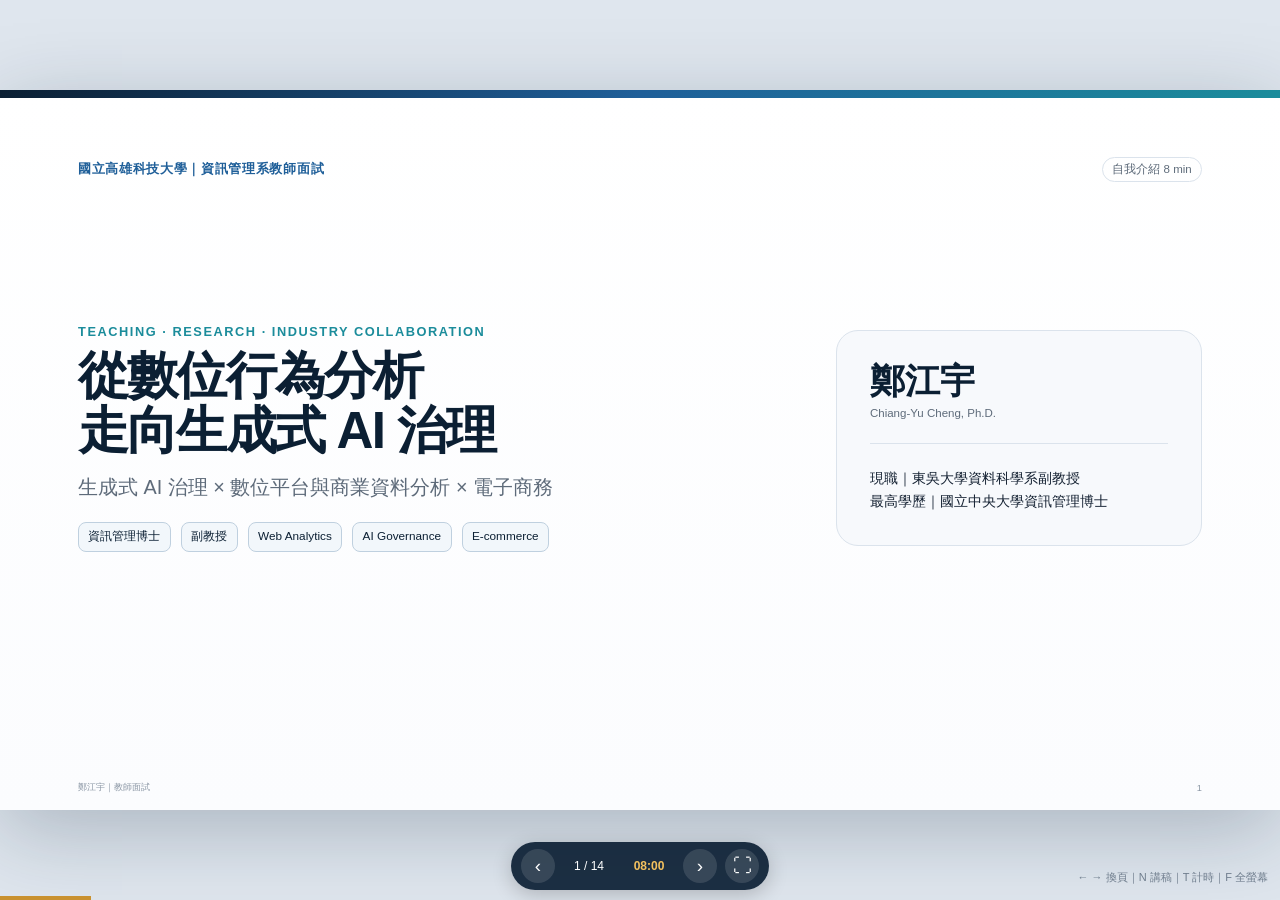
